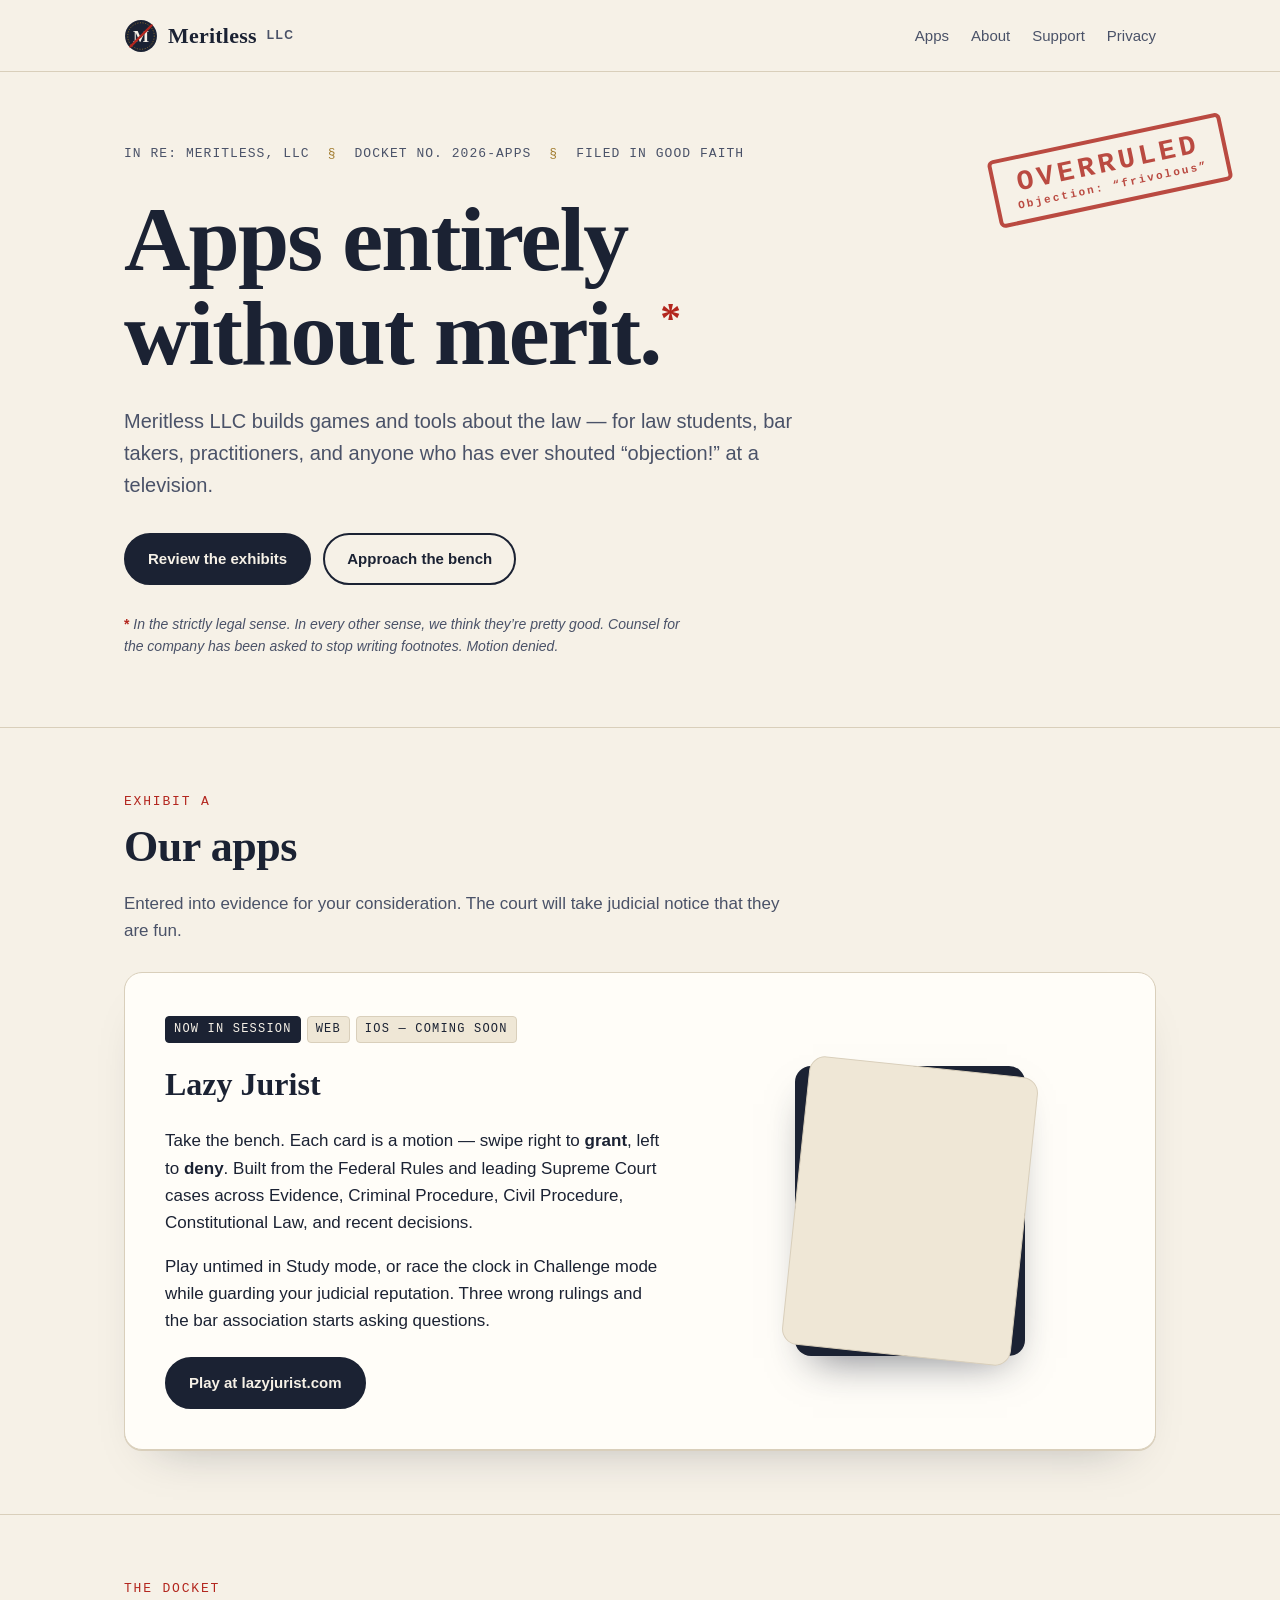
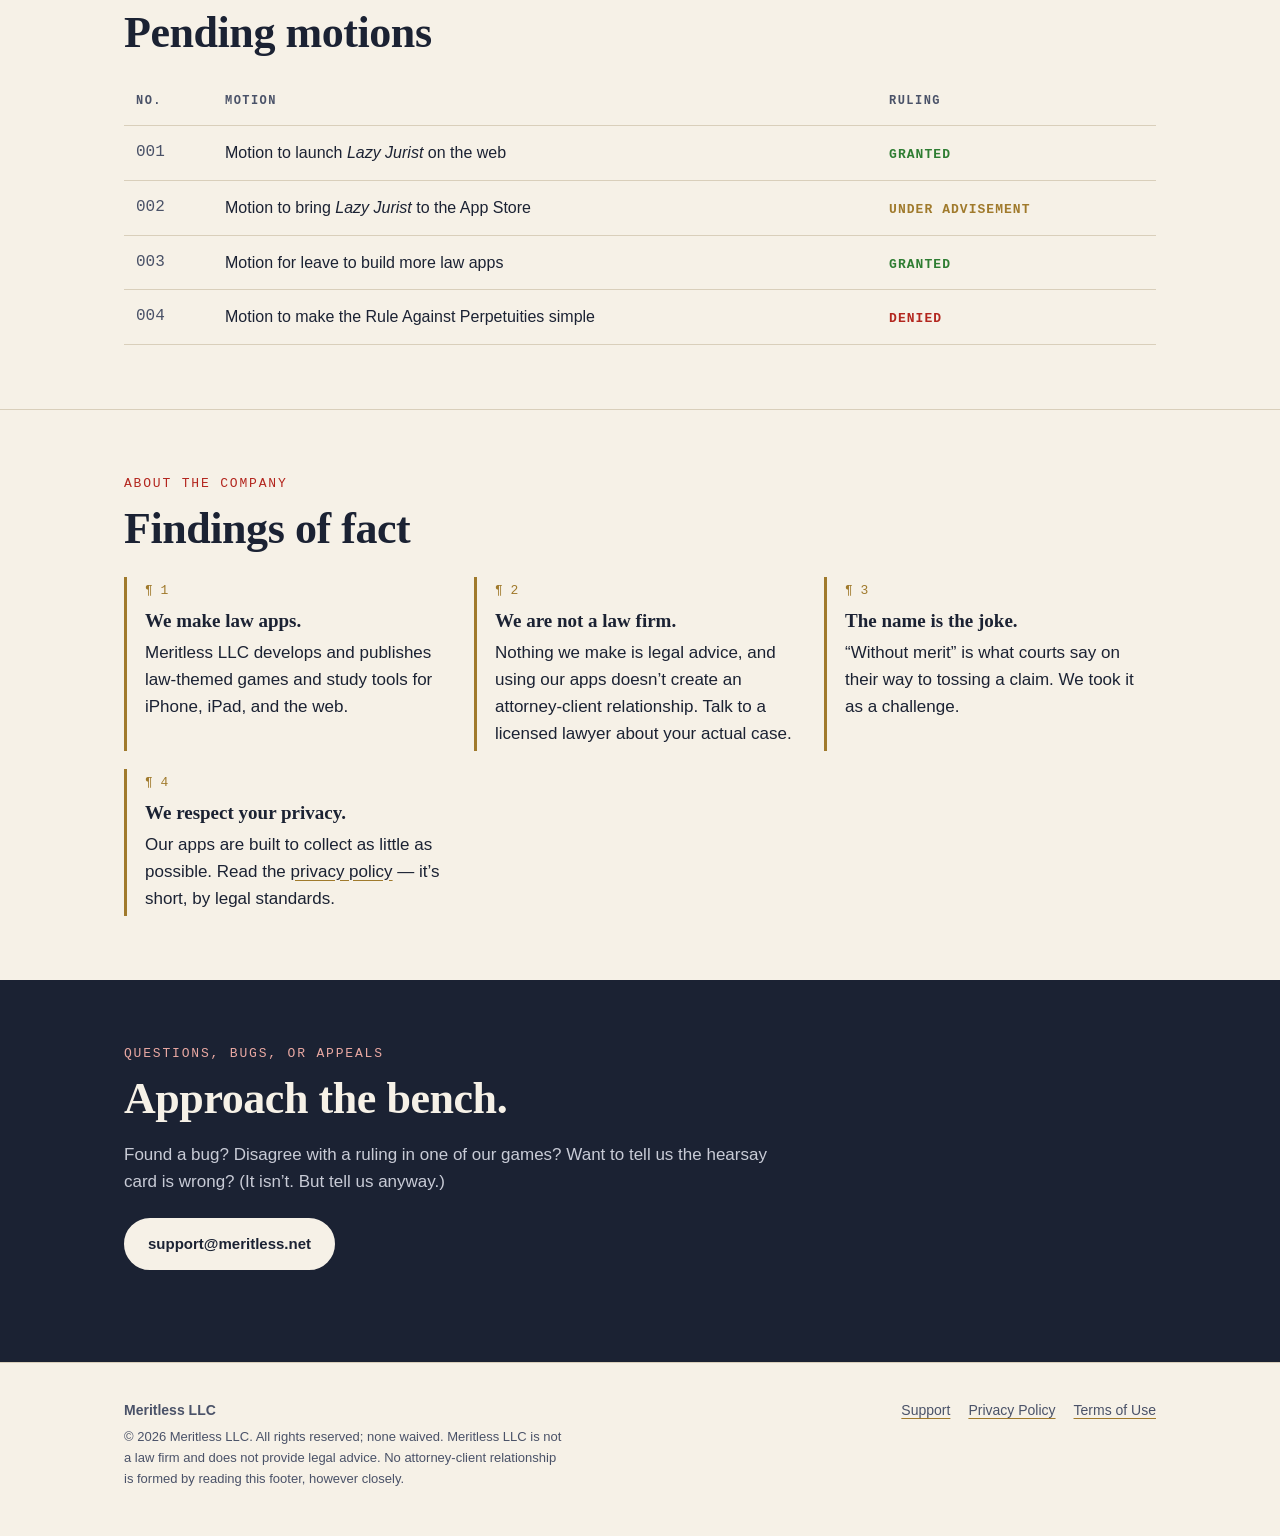
==== index.html @ 22e67dcd "Initial Meritless LLC website Home, support, privacy policy, and terms pages; GitHub Pages CNAME for" ====
<!doctype html>
<html lang="en">
<head>
  <meta charset="utf-8">
  <meta name="viewport" content="width=device-width, initial-scale=1">
  <title>Meritless LLC — Apps entirely without merit*</title>
  <meta name="description" content="Meritless LLC builds law-themed apps and games for iPhone and the web, including Lazy Jurist. Not a law firm. Not legal advice. Pretty fun, though.">
  <link rel="icon" href="favicon.svg" type="image/svg+xml">
  <link rel="stylesheet" href="styles.css">
  <meta property="og:title" content="Meritless LLC">
  <meta property="og:description" content="Law-themed apps entirely without merit (in the legal sense).">
  <meta property="og:url" content="https://meritless.net/">
</head>
<body>

<header class="site-header">
  <div class="wrap">
    <a class="brand" href="index.html" aria-label="Meritless LLC home">
      <img src="favicon.svg" alt="" width="34" height="34">
      Meritless <small>LLC</small>
    </a>
    <nav aria-label="Main">
      <ul>
        <li><a href="index.html#apps">Apps</a></li>
        <li><a href="index.html#about">About</a></li>
        <li><a href="support.html">Support</a></li>
        <li><a href="privacy.html">Privacy</a></li>
      </ul>
    </nav>
  </div>
</header>

<main>
  <div class="hero">
    <div class="wrap">
      <div class="stamp" aria-hidden="true">OVERRULED<small>Objection: “frivolous”</small></div>
      <div class="caption"><span>In re: Meritless, LLC</span><span>Docket No. 2026-APPS</span><span>Filed in good faith</span></div>
      <h1>Apps entirely without merit.<sup>*</sup></h1>
      <p class="lede">Meritless LLC builds games and tools about the law — for law students, bar takers, practitioners, and anyone who has ever shouted “objection!” at a television.</p>
      <div class="actions">
        <a class="btn" href="#apps">Review the exhibits</a>
        <a class="btn ghost" href="support.html">Approach the bench</a>
      </div>
      <p class="footnote"><b>*</b> In the strictly legal sense. In every other sense, we think they’re pretty good. Counsel for the company has been asked to stop writing footnotes. Motion denied.</p>
    </div>
  </div>

  <section id="apps">
    <div class="wrap">
      <p class="eyebrow">Exhibit A</p>
      <h2>Our apps</h2>
      <p style="max-width:40em;color:var(--ink-soft)">Entered into evidence for your consideration. The court will take judicial notice that they are fun.</p>

      <div class="exhibit" style="margin-top:28px">
        <div>
          <span class="tag status">Now in session</span><span class="tag">Web</span><span class="tag">iOS — coming soon</span>
          <h3 style="font-size:32px;margin-top:10px">Lazy Jurist</h3>
          <p>Take the bench. Each card is a motion — swipe right to <strong>grant</strong>, left to <strong>deny</strong>. Built from the Federal Rules and leading Supreme Court cases across Evidence, Criminal Procedure, Civil Procedure, Constitutional Law, and recent decisions.</p>
          <p>Play untimed in Study mode, or race the clock in Challenge mode while guarding your judicial reputation. Three wrong rulings and the bar association starts asking questions.</p>
          <div class="actions" style="margin:22px 0 0">
            <a class="btn" href="https://lazyjurist.com" rel="noopener">Play at lazyjurist.com</a>
          </div>
        </div>
        <div class="motion-demo" aria-hidden="true">
          <div class="motion-card back"></div>
          <div class="motion-card">
            <div class="k">MOTION · EVIDENCE</div>
            <div class="q">Defense moves to exclude the witness’s out-of-court statement as hearsay. It was offered only to show the listener had notice.</div>
            <div class="row"><span class="deny">← DENY</span><span class="grant">GRANT →</span></div>
          </div>
        </div>
      </div>
    </div>
  </section>

  <section id="docket">
    <div class="wrap">
      <p class="eyebrow">The docket</p>
      <h2>Pending motions</h2>
      <table class="docket">
        <thead><tr><th>No.</th><th>Motion</th><th>Ruling</th></tr></thead>
        <tbody>
          <tr><td>001</td><td>Motion to launch <em>Lazy Jurist</em> on the web</td><td><span class="ruling granted">GRANTED</span></td></tr>
          <tr><td>002</td><td>Motion to bring <em>Lazy Jurist</em> to the App Store</td><td><span class="ruling pending">UNDER ADVISEMENT</span></td></tr>
          <tr><td>003</td><td>Motion for leave to build more law apps</td><td><span class="ruling granted">GRANTED</span></td></tr>
          <tr><td>004</td><td>Motion to make the Rule Against Perpetuities simple</td><td><span class="ruling denied">DENIED</span></td></tr>
        </tbody>
      </table>
    </div>
  </section>

  <section id="about">
    <div class="wrap">
      <p class="eyebrow">About the company</p>
      <h2>Findings of fact</h2>
      <ol class="findings">
        <li><strong>We make law apps.</strong> Meritless LLC develops and publishes law-themed games and study tools for iPhone, iPad, and the web.</li>
        <li><strong>We are not a law firm.</strong> Nothing we make is legal advice, and using our apps doesn’t create an attorney-client relationship. Talk to a licensed lawyer about your actual case.</li>
        <li><strong>The name is the joke.</strong> “Without merit” is what courts say on their way to tossing a claim. We took it as a challenge.</li>
        <li><strong>We respect your privacy.</strong> Our apps are built to collect as little as possible. Read the <a href="privacy.html">privacy policy</a> — it’s short, by legal standards.</li>
      </ol>
    </div>
  </section>

  <section class="bench">
    <div class="wrap">
      <p class="eyebrow" style="color:#e9a8a2">Questions, bugs, or appeals</p>
      <h2>Approach the bench.</h2>
      <p>Found a bug? Disagree with a ruling in one of our games? Want to tell us the hearsay card is wrong? (It isn’t. But tell us anyway.)</p>
      <div class="actions" style="margin-top:22px">
        <a class="btn" href="mailto:support@meritless.net">support@meritless.net</a>
      </div>
    </div>
  </section>
</main>

<footer class="site-footer">
  <div class="wrap">
    <div>
      <strong>Meritless LLC</strong>
      <p class="fine">© 2026 Meritless LLC. All rights reserved; none waived. Meritless LLC is not a law firm and does not provide legal advice. No attorney-client relationship is formed by reading this footer, however closely.</p>
    </div>
    <ul>
      <li><a href="support.html">Support</a></li>
      <li><a href="privacy.html">Privacy Policy</a></li>
      <li><a href="terms.html">Terms of Use</a></li>
    </ul>
  </div>
</footer>

</body>
</html>
---- styles.css ----
/* Meritless LLC — styles. System fonts only (no third-party requests). */
:root {
  --paper: #f6f1e7;
  --paper-2: #efe7d6;
  --ink: #1b2233;
  --ink-soft: #4a5268;
  --rule: #d9cfbb;
  --red: #b3261e;
  --gold: #a07a2c;
  --serif: "Iowan Old Style", "Palatino Linotype", Palatino, Georgia, "Times New Roman", serif;
  --sans: -apple-system, BlinkMacSystemFont, "Segoe UI", Inter, Roboto, Helvetica, Arial, sans-serif;
  --mono: ui-monospace, "SF Mono", Menlo, Consolas, monospace;
  --wrap: 1080px;
}

* { box-sizing: border-box; }
html { -webkit-text-size-adjust: 100%; }
body {
  margin: 0;
  background: var(--paper);
  color: var(--ink);
  font-family: var(--sans);
  font-size: 17px;
  line-height: 1.6;
}
a { color: var(--ink); text-decoration-color: var(--gold); text-underline-offset: 3px; }
a:hover { color: var(--red); }
img, svg { max-width: 100%; }

.wrap { max-width: var(--wrap); margin: 0 auto; padding: 0 24px; }

/* ---------- Header ---------- */
.site-header { border-bottom: 1px solid var(--rule); }
.site-header .wrap {
  display: flex; align-items: center; justify-content: space-between;
  gap: 16px; padding-top: 18px; padding-bottom: 18px; flex-wrap: wrap;
}
.brand {
  display: flex; align-items: center; gap: 10px;
  font-family: var(--serif); font-size: 22px; font-weight: 700;
  text-decoration: none; letter-spacing: 0.01em;
}
.brand svg { width: 34px; height: 34px; }
.brand small { font-family: var(--sans); font-size: 12px; font-weight: 600; color: var(--ink-soft); letter-spacing: 0.12em; }
nav ul { list-style: none; margin: 0; padding: 0; display: flex; gap: 22px; flex-wrap: wrap; }
nav a { text-decoration: none; font-size: 15px; font-weight: 500; color: var(--ink-soft); }
nav a:hover, nav a[aria-current="page"] { color: var(--ink); text-decoration: underline; text-decoration-color: var(--red); }

/* ---------- Hero ---------- */
.hero { padding: 72px 0 56px; position: relative; overflow: hidden; }
.caption {
  font-family: var(--mono); font-size: 13px; letter-spacing: 0.08em; text-transform: uppercase;
  color: var(--ink-soft); display: flex; gap: 18px; flex-wrap: wrap; margin-bottom: 28px;
}
.caption span + span::before { content: "§"; margin-right: 18px; color: var(--gold); }
.hero h1 {
  font-family: var(--serif); font-weight: 700;
  font-size: clamp(44px, 8vw, 92px); line-height: 1.02; letter-spacing: -0.02em;
  margin: 0 0 24px; max-width: 13ch;
}
.hero h1 sup { font-size: 0.45em; color: var(--red); vertical-align: super; }
.hero .lede { font-size: 20px; max-width: 34em; color: var(--ink-soft); margin: 0 0 32px; }
.footnote { font-size: 14px; color: var(--ink-soft); font-style: italic; max-width: 40em; }
.footnote b { color: var(--red); font-style: normal; }

.stamp {
  position: absolute; right: 4%; top: 64px;
  border: 4px solid var(--red); color: var(--red);
  font-family: var(--mono); font-weight: 800; font-size: 28px; letter-spacing: 0.14em;
  padding: 8px 18px; border-radius: 6px; transform: rotate(-12deg);
  opacity: 0.82; mix-blend-mode: multiply; user-select: none; text-align: center; line-height: 1.15;
}
.stamp small { display: block; font-size: 11px; letter-spacing: 0.2em; font-weight: 600; }
@media (max-width: 820px) { .stamp { position: static; display: inline-block; margin-bottom: 24px; font-size: 20px; } }

.btn {
  display: inline-block; padding: 12px 22px; border-radius: 999px;
  background: var(--ink); color: var(--paper); text-decoration: none; font-weight: 600; font-size: 15px;
  border: 2px solid var(--ink); transition: transform .12s ease, background .12s ease;
}
.btn:hover { background: var(--red); border-color: var(--red); color: #fff; transform: translateY(-1px); }
.btn.ghost { background: transparent; color: var(--ink); }
.btn.ghost:hover { background: var(--ink); color: var(--paper); border-color: var(--ink); }
.actions { display: flex; gap: 12px; flex-wrap: wrap; margin-bottom: 28px; }

/* ---------- Sections ---------- */
section { padding: 64px 0; border-top: 1px solid var(--rule); }
.eyebrow { font-family: var(--mono); font-size: 13px; letter-spacing: 0.14em; text-transform: uppercase; color: var(--red); margin: 0 0 10px; }
h2 { font-family: var(--serif); font-size: clamp(30px, 4.4vw, 44px); line-height: 1.1; margin: 0 0 18px; letter-spacing: -0.01em; }
h3 { font-family: var(--serif); font-size: 24px; margin: 0 0 8px; }

/* Exhibit card */
.exhibit {
  display: grid; grid-template-columns: 1.1fr 0.9fr; gap: 40px; align-items: center;
  background: #fffdf8; border: 1px solid var(--rule); border-radius: 18px; padding: 40px;
  box-shadow: 0 1px 0 var(--rule), 0 24px 48px -32px rgba(27,34,51,.35);
}
@media (max-width: 820px) { .exhibit { grid-template-columns: 1fr; padding: 28px; } }
.tag {
  display: inline-block; font-family: var(--mono); font-size: 12px; letter-spacing: 0.1em; text-transform: uppercase;
  background: var(--paper-2); border: 1px solid var(--rule); border-radius: 4px; padding: 3px 8px; margin: 0 6px 6px 0;
}
.tag.status { background: var(--ink); color: var(--paper); border-color: var(--ink); }

/* Mock motion card */
.motion-demo { position: relative; height: 300px; display: grid; place-items: center; }
.motion-card {
  width: 230px; height: 290px; border-radius: 16px; background: var(--ink); color: var(--paper);
  padding: 22px; display: flex; flex-direction: column; justify-content: space-between;
  box-shadow: 0 20px 40px -18px rgba(27,34,51,.6);
  animation: sway 5s ease-in-out infinite;
}
.motion-card.back { position: absolute; background: var(--paper-2); color: var(--ink); transform: rotate(6deg); animation: none; box-shadow: none; border: 1px solid var(--rule); }
.motion-card .k { font-family: var(--mono); font-size: 11px; letter-spacing: .14em; color: #c9b98f; }
.motion-card .q { font-family: var(--serif); font-size: 19px; line-height: 1.3; }
.motion-card .row { display: flex; justify-content: space-between; font-family: var(--mono); font-size: 12px; font-weight: 700; letter-spacing: .1em; }
.motion-card .deny { color: #ff8a80; } .motion-card .grant { color: #9ee6a8; }
@keyframes sway { 0%,100% { transform: rotate(-3deg) translateX(-6px); } 50% { transform: rotate(3deg) translateX(6px); } }
@media (prefers-reduced-motion: reduce) { .motion-card { animation: none; } }

/* Findings of fact */
.findings { counter-reset: f; list-style: none; padding: 0; margin: 24px 0 0; display: grid; gap: 18px; grid-template-columns: repeat(auto-fit, minmax(260px, 1fr)); }
.findings li { counter-increment: f; border-left: 3px solid var(--gold); padding: 4px 0 4px 18px; }
.findings li::before { content: "¶ " counter(f); display: block; font-family: var(--mono); font-size: 13px; color: var(--gold); margin-bottom: 4px; }
.findings strong { font-family: var(--serif); font-size: 19px; display: block; margin-bottom: 2px; }

/* Docket */
.docket { width: 100%; border-collapse: collapse; margin-top: 20px; font-size: 16px; }
.docket th, .docket td { text-align: left; padding: 14px 12px; border-bottom: 1px solid var(--rule); vertical-align: top; }
.docket th { font-family: var(--mono); font-size: 12px; letter-spacing: .12em; text-transform: uppercase; color: var(--ink-soft); font-weight: 600; }
.docket td:first-child { font-family: var(--mono); color: var(--ink-soft); white-space: nowrap; }
.ruling { font-family: var(--mono); font-weight: 700; font-size: 13px; letter-spacing: .08em; }
.ruling.granted { color: #2e7d32; } .ruling.pending { color: var(--gold); } .ruling.denied { color: var(--red); }
@media (max-width: 600px) { .docket td:first-child, .docket th:first-child { display: none; } }

/* Contact strip */
.bench { background: var(--ink); color: var(--paper); border-top: none; }
.bench h2 { color: var(--paper); }
.bench p { color: #c8cbd6; max-width: 40em; }
.bench a { color: var(--paper); }
.bench .btn { background: var(--paper); color: var(--ink); border-color: var(--paper); }
.bench .btn:hover { background: var(--red); border-color: var(--red); color: #fff; }

/* ---------- Legal / text pages ---------- */
.doc { padding: 56px 0 72px; }
.doc .wrap { max-width: 780px; }
.doc h1 { font-family: var(--serif); font-size: clamp(36px, 6vw, 56px); line-height: 1.05; margin: 0 0 8px; }
.doc h2 { font-size: 26px; margin: 40px 0 10px; }
.doc .meta { font-family: var(--mono); font-size: 13px; color: var(--ink-soft); margin-bottom: 28px; }
.doc .plain {
  background: #fffdf8; border: 1px solid var(--rule); border-left: 4px solid var(--red);
  border-radius: 10px; padding: 18px 22px; margin: 24px 0;
}
.doc .plain p { margin: 0; }
.doc ul { padding-left: 22px; }
.doc li { margin-bottom: 6px; }
.faq details { border-bottom: 1px solid var(--rule); padding: 14px 0; }
.faq summary { cursor: pointer; font-weight: 600; font-family: var(--serif); font-size: 19px; }
.faq details p { margin: 10px 0 0; color: var(--ink-soft); }
.contact-card { background: var(--ink); color: var(--paper); border-radius: 16px; padding: 28px 30px; margin: 24px 0 8px; }
.contact-card a { color: var(--paper); font-size: 22px; font-family: var(--serif); }
.contact-card p { margin: 6px 0; color: #c8cbd6; }

/* ---------- Footer ---------- */
.site-footer { border-top: 1px solid var(--rule); padding: 36px 0 48px; font-size: 14px; color: var(--ink-soft); }
.site-footer .wrap { display: flex; justify-content: space-between; gap: 24px; flex-wrap: wrap; }
.site-footer ul { list-style: none; padding: 0; margin: 0; display: flex; gap: 18px; flex-wrap: wrap; }
.site-footer a { color: var(--ink-soft); }
.site-footer .fine { max-width: 34em; margin: 6px 0 0; font-size: 13px; }

:focus-visible { outline: 3px solid var(--gold); outline-offset: 3px; }
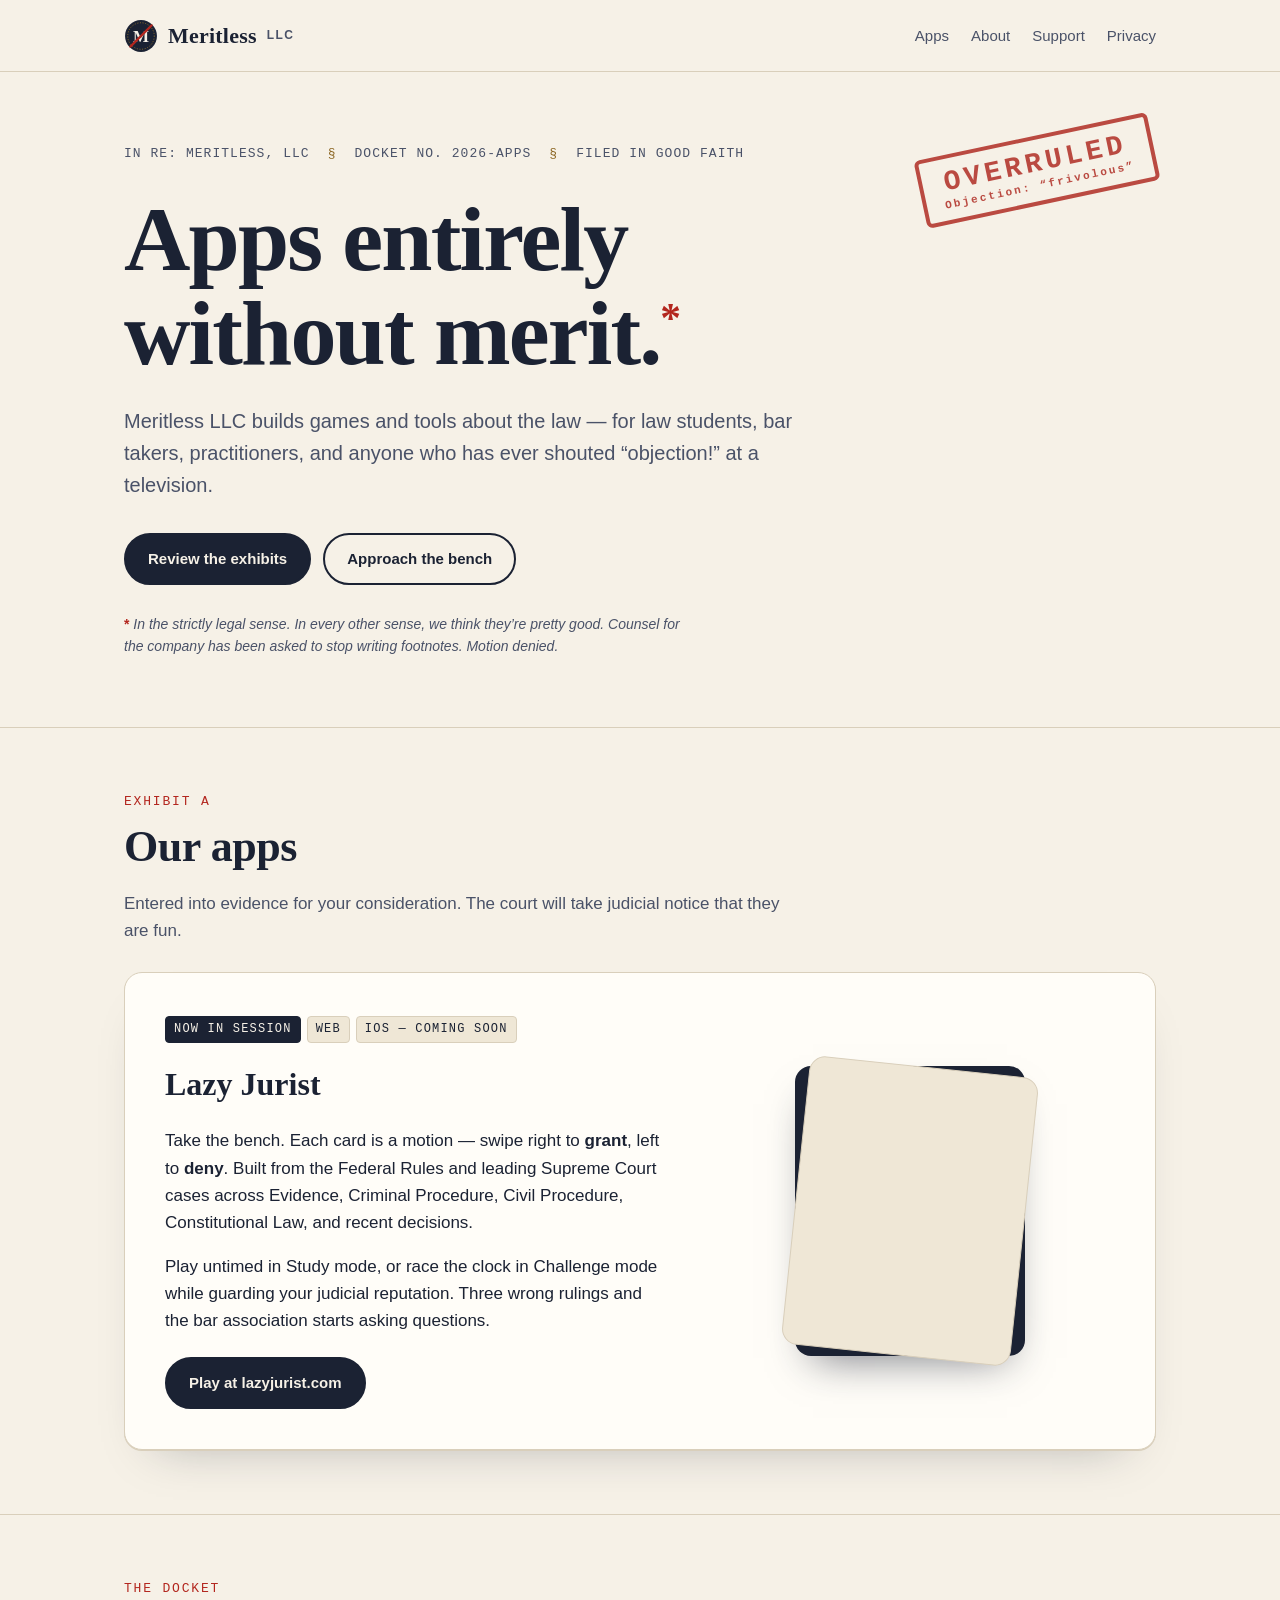
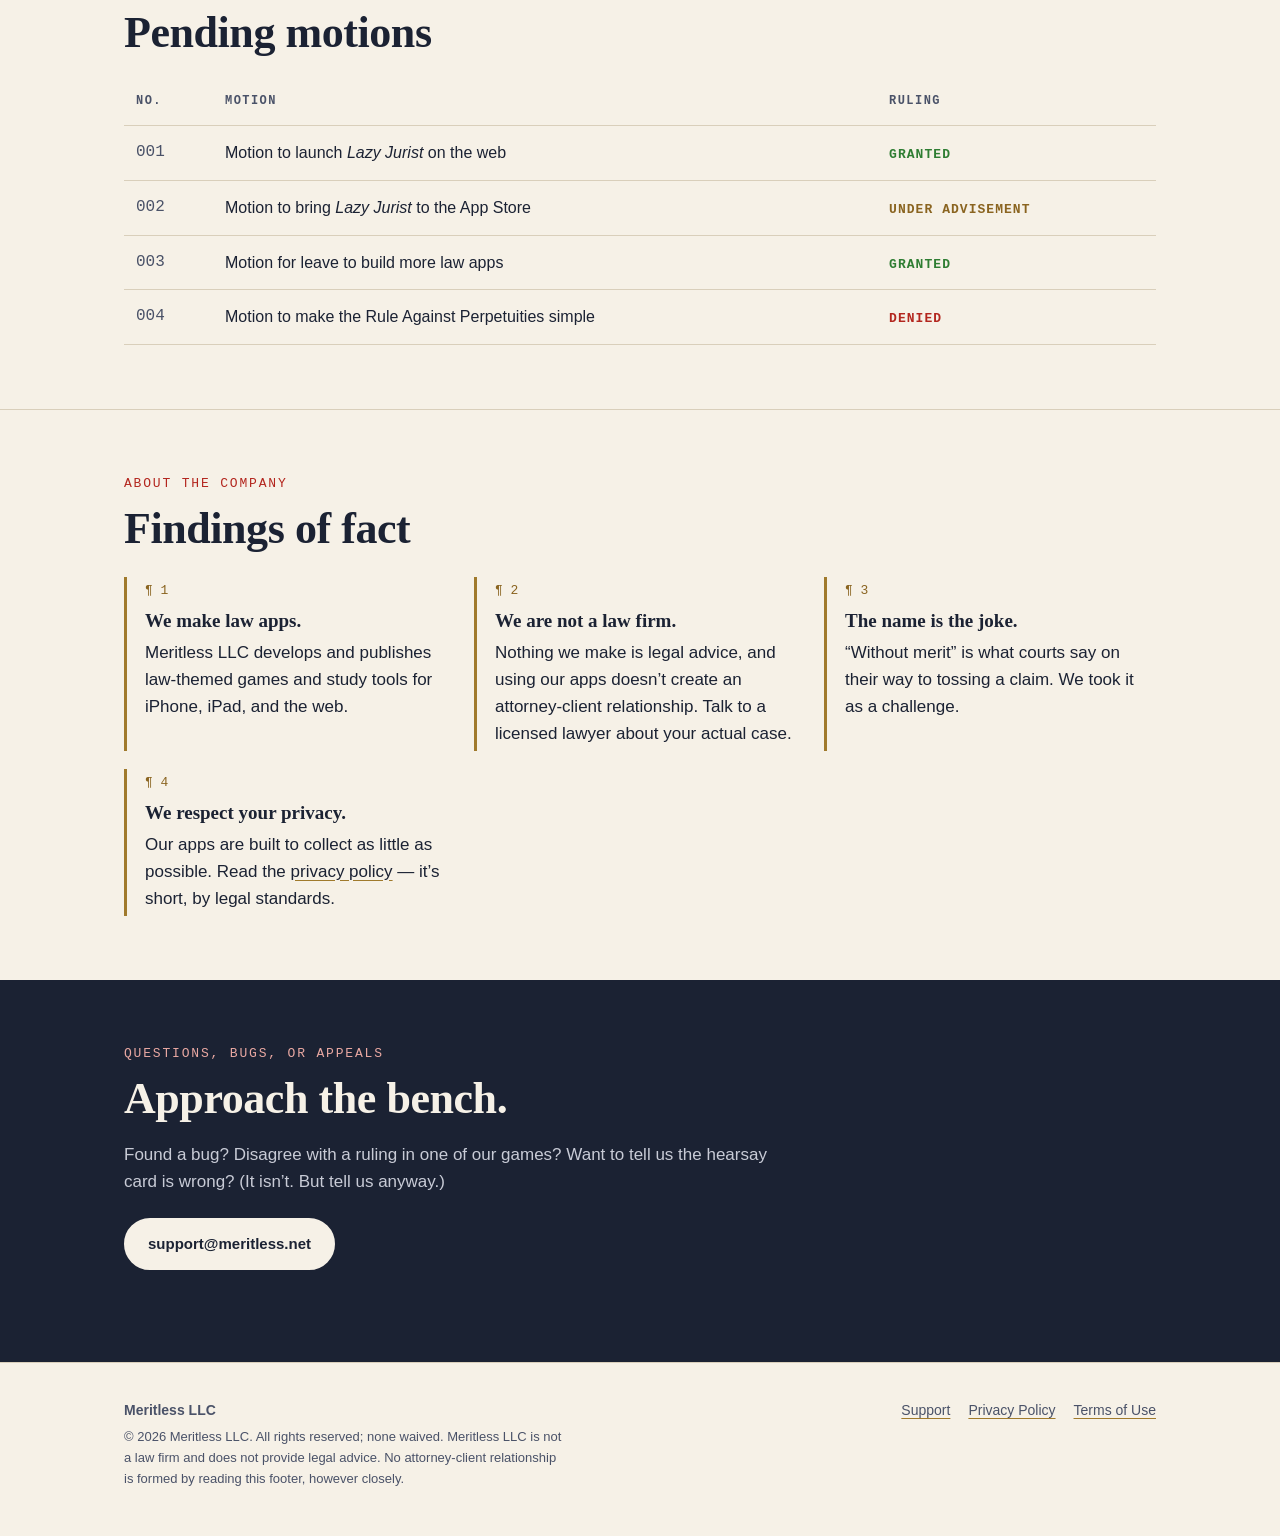
==== commit 49b62265: "Fix hero stamp overlap, text contrast, and web-version copy; add 404 page - Anchor the OVERRULED sta" ====
--- a/index.html
+++ b/index.html
@@ -10,6 +10,9 @@
   <meta property="og:title" content="Meritless LLC">
   <meta property="og:description" content="Law-themed apps entirely without merit (in the legal sense).">
   <meta property="og:url" content="https://meritless.net/">
+  <meta property="og:type" content="website">
+  <meta property="og:site_name" content="Meritless LLC">
+  <link rel="canonical" href="https://meritless.net/">
 </head>
 <body>
 
--- a/styles.css
+++ b/styles.css
@@ -6,7 +6,8 @@
   --ink-soft: #4a5268;
   --rule: #d9cfbb;
   --red: #b3261e;
-  --gold: #a07a2c;
+  --gold: #a07a2c;       /* decorative: borders, rules, underlines */
+  --gold-text: #8a6420;  /* gold for text — passes WCAG AA on --paper */
   --serif: "Iowan Old Style", "Palatino Linotype", Palatino, Georgia, "Times New Roman", serif;
   --sans: -apple-system, BlinkMacSystemFont, "Segoe UI", Inter, Roboto, Helvetica, Arial, sans-serif;
   --mono: ui-monospace, "SF Mono", Menlo, Consolas, monospace;
@@ -40,19 +41,20 @@
   font-family: var(--serif); font-size: 22px; font-weight: 700;
   text-decoration: none; letter-spacing: 0.01em;
 }
-.brand svg { width: 34px; height: 34px; }
+.brand img { width: 34px; height: 34px; }
 .brand small { font-family: var(--sans); font-size: 12px; font-weight: 600; color: var(--ink-soft); letter-spacing: 0.12em; }
 nav ul { list-style: none; margin: 0; padding: 0; display: flex; gap: 22px; flex-wrap: wrap; }
 nav a { text-decoration: none; font-size: 15px; font-weight: 500; color: var(--ink-soft); }
 nav a:hover, nav a[aria-current="page"] { color: var(--ink); text-decoration: underline; text-decoration-color: var(--red); }
 
 /* ---------- Hero ---------- */
-.hero { padding: 72px 0 56px; position: relative; overflow: hidden; }
+.hero { padding: 72px 0 56px; overflow: hidden; }
+.hero .wrap { position: relative; }
 .caption {
   font-family: var(--mono); font-size: 13px; letter-spacing: 0.08em; text-transform: uppercase;
   color: var(--ink-soft); display: flex; gap: 18px; flex-wrap: wrap; margin-bottom: 28px;
 }
-.caption span + span::before { content: "§"; margin-right: 18px; color: var(--gold); }
+.caption span + span::before { content: "§"; margin-right: 18px; color: var(--gold-text); }
 .hero h1 {
   font-family: var(--serif); font-weight: 700;
   font-size: clamp(44px, 8vw, 92px); line-height: 1.02; letter-spacing: -0.02em;
@@ -64,14 +66,14 @@
 .footnote b { color: var(--red); font-style: normal; }
 
 .stamp {
-  position: absolute; right: 4%; top: 64px;
+  position: absolute; right: 24px; top: -8px;
   border: 4px solid var(--red); color: var(--red);
   font-family: var(--mono); font-weight: 800; font-size: 28px; letter-spacing: 0.14em;
   padding: 8px 18px; border-radius: 6px; transform: rotate(-12deg);
   opacity: 0.82; mix-blend-mode: multiply; user-select: none; text-align: center; line-height: 1.15;
 }
 .stamp small { display: block; font-size: 11px; letter-spacing: 0.2em; font-weight: 600; }
-@media (max-width: 820px) { .stamp { position: static; display: inline-block; margin-bottom: 24px; font-size: 20px; } }
+@media (max-width: 980px) { .stamp { position: static; display: inline-block; margin-bottom: 24px; font-size: 20px; } }
 
 .btn {
   display: inline-block; padding: 12px 22px; border-radius: 999px;
@@ -116,12 +118,12 @@
 .motion-card .row { display: flex; justify-content: space-between; font-family: var(--mono); font-size: 12px; font-weight: 700; letter-spacing: .1em; }
 .motion-card .deny { color: #ff8a80; } .motion-card .grant { color: #9ee6a8; }
 @keyframes sway { 0%,100% { transform: rotate(-3deg) translateX(-6px); } 50% { transform: rotate(3deg) translateX(6px); } }
-@media (prefers-reduced-motion: reduce) { .motion-card { animation: none; } }
+@media (prefers-reduced-motion: reduce) { .motion-card { animation: none; } .btn, .btn:hover { transition: none; transform: none; } }
 
 /* Findings of fact */
 .findings { counter-reset: f; list-style: none; padding: 0; margin: 24px 0 0; display: grid; gap: 18px; grid-template-columns: repeat(auto-fit, minmax(260px, 1fr)); }
 .findings li { counter-increment: f; border-left: 3px solid var(--gold); padding: 4px 0 4px 18px; }
-.findings li::before { content: "¶ " counter(f); display: block; font-family: var(--mono); font-size: 13px; color: var(--gold); margin-bottom: 4px; }
+.findings li::before { content: "¶ " counter(f); display: block; font-family: var(--mono); font-size: 13px; color: var(--gold-text); margin-bottom: 4px; }
 .findings strong { font-family: var(--serif); font-size: 19px; display: block; margin-bottom: 2px; }
 
 /* Docket */
@@ -130,7 +132,7 @@
 .docket th { font-family: var(--mono); font-size: 12px; letter-spacing: .12em; text-transform: uppercase; color: var(--ink-soft); font-weight: 600; }
 .docket td:first-child { font-family: var(--mono); color: var(--ink-soft); white-space: nowrap; }
 .ruling { font-family: var(--mono); font-weight: 700; font-size: 13px; letter-spacing: .08em; }
-.ruling.granted { color: #2e7d32; } .ruling.pending { color: var(--gold); } .ruling.denied { color: var(--red); }
+.ruling.granted { color: #2e7d32; } .ruling.pending { color: var(--gold-text); } .ruling.denied { color: var(--red); }
 @media (max-width: 600px) { .docket td:first-child, .docket th:first-child { display: none; } }
 
 /* Contact strip */
